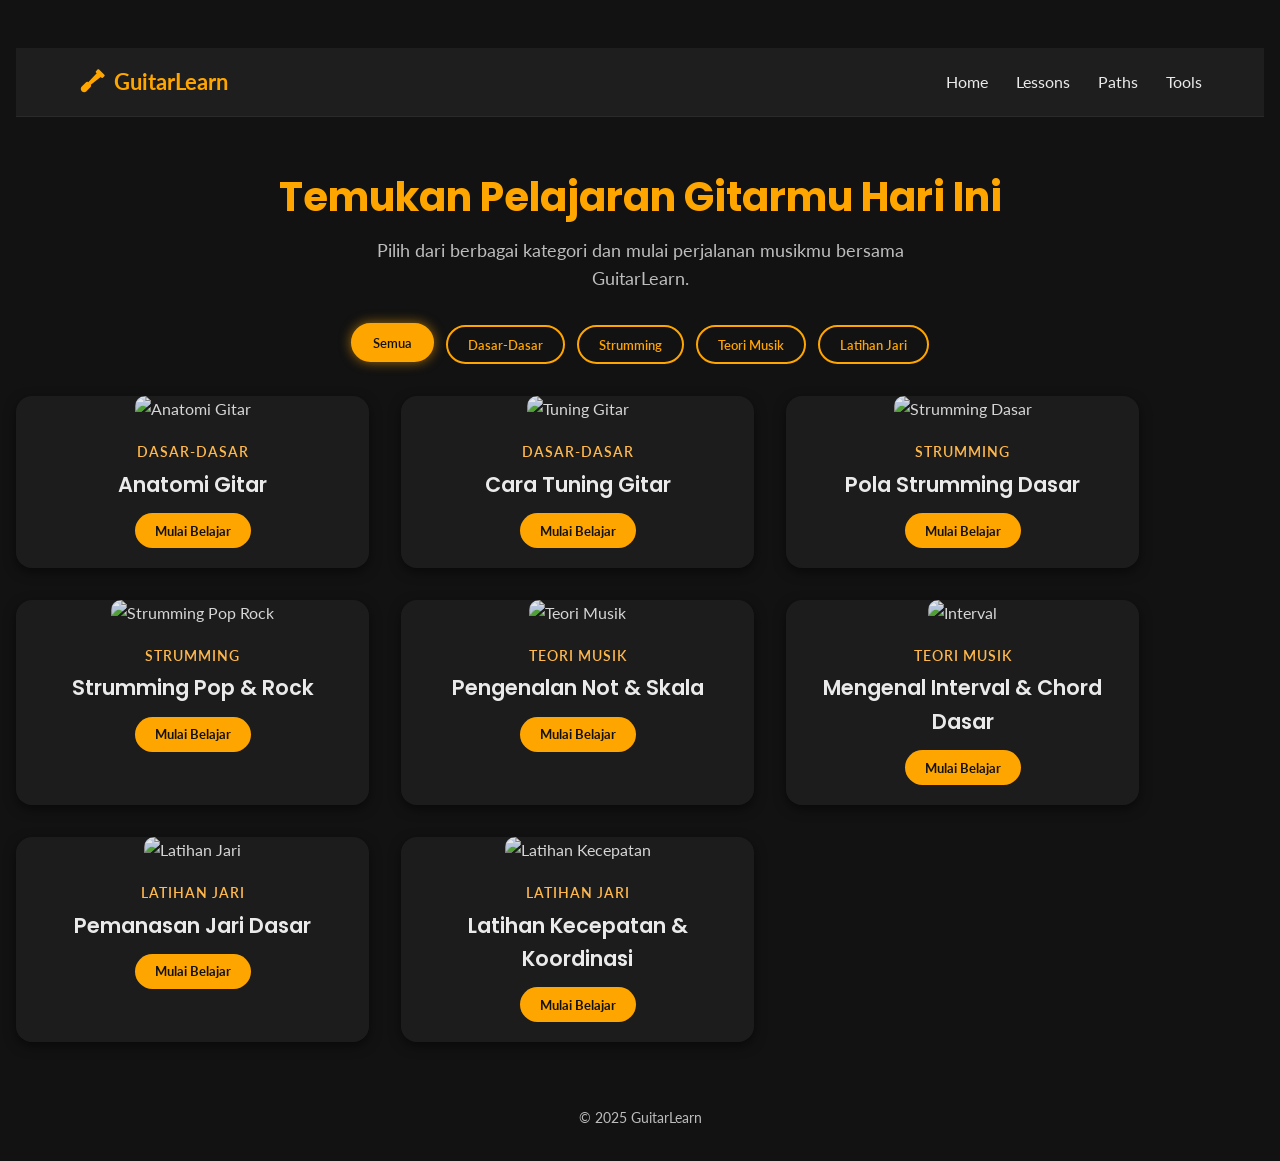
==== lesson.html @ 9ac2fd0e "Update lesson.html" ====
<!DOCTYPE html>
<html lang="id">
<head>
  <meta charset="UTF-8" />
  <meta name="viewport" content="width=device-width, initial-scale=1.0" />
  <title>GuitarLearn | Lessons</title>
  <link href="https://fonts.googleapis.com/css2?family=Poppins:wght@600;700&family=Lato:wght@400;500&display=swap" rel="stylesheet">
  <link rel="stylesheet" href="styles.css">
  <style>
    /* ---------- GLOBAL STYLE ---------- */
    :root {
      --bg-dark: #121212;
      --card-dark: #1e1e1e;
      --accent: #ffa500;
      --accent-hover: #ffb84c;
      --text-main: #f5f5f5;
      --text-secondary: #bdbdbd;
    }

    * {
      margin: 0;
      padding: 0;
      box-sizing: border-box;
      font-family: 'Lato', sans-serif;
      scroll-behavior: smooth;
    }

    h1, h2 {
      font-family: 'Poppins', sans-serif;
    }

    /* ---------- HEADER ---------- */
    header {
      text-align: center;
      margin: 3rem 1rem 2rem;
      animation: fadeSlideUp 1s ease;
    }

    header h1 {
      font-size: 2.5rem;
      color: var(--accent);
      margin-bottom: 0.5rem;
    }

    header p {
      font-size: 1.1rem;
      color: var(--text-secondary);
      max-width: 600px;
      margin: 0 auto;
    }

    /* ---------- FILTER BUTTONS ---------- */
    .filter-buttons {
      display: flex;
      flex-wrap: wrap;
      justify-content: center;
      gap: 0.75rem;
      margin: 2rem 0;
    }

    .filter-buttons button {
      background: transparent;
      border: 2px solid var(--accent);
      color: var(--accent);
      padding: 0.6rem 1.25rem;
      border-radius: 25px;
      cursor: pointer;
      font-weight: 600;
      transition: all 0.3s ease;
    }

    .filter-buttons button.active,
    .filter-buttons button:hover {
      background: var(--accent);
      color: #121212;
      box-shadow: 0 0 12px rgba(255, 165, 0, 0.6);
      transform: translateY(-2px);
    }

    /* ---------- LESSON GRID ---------- */
    .lessons-grid {
      display: grid;
      grid-template-columns: repeat(auto-fit, minmax(300px, 1fr));
      gap: 2rem;
      width: 90%;
      max-width: 1200px;
      margin-bottom: 4rem;
    }

    .lesson-card {
      background: rgba(30, 30, 30, 0.9);
      border-radius: 16px;
      overflow: hidden;
      position: relative;
      box-shadow: 0 4px 12px rgba(0,0,0,0.5);
      transform: translateY(30px);
      opacity: 0;
      transition: all 0.6s ease;
      backdrop-filter: blur(8px);
    }

    .lesson-card.visible {
      opacity: 1;
      transform: translateY(0);
    }

    .lesson-card:hover {
      transform: translateY(-6px);
      box-shadow: 0 10px 25px rgba(255,165,0,0.25);
    }

    .lesson-card img {
      width: 100%;
      height: 200px;
      object-fit: cover;
      opacity: 0.9;
    }

    .lesson-content {
      padding: 1.25rem;
    }

    .lesson-category {
      font-size: 0.85rem;
      color: var(--accent-hover);
      font-weight: 600;
      margin-bottom: 0.25rem;
      text-transform: uppercase;
      letter-spacing: 1px;
    }

    .lesson-title {
      font-family: 'Poppins', sans-serif;
      font-size: 1.3rem;
      font-weight: 600;
      margin-bottom: 0.75rem;
    }

    .lesson-btn {
      background: var(--accent);
      border: none;
      color: #121212;
      font-weight: 700;
      border-radius: 25px;
      padding: 0.6rem 1.25rem;
      cursor: pointer;
      transition: all 0.3s ease;
      overflow: hidden;
      position: relative;
    }

    .lesson-btn:hover {
      background: var(--accent-hover);
      box-shadow: 0 0 12px rgba(255, 165, 0, 0.5);
      transform: scale(1.05);
    }

    /* ---------- FOOTER ---------- */
    footer {
      margin: 2rem 0;
      color: var(--text-secondary);
      font-size: 0.9rem;
    }

    /* ---------- ANIMATIONS ---------- */
    @keyframes fadeSlideUp {
      from { opacity: 0; transform: translateY(30px); }
      to { opacity: 1; transform: translateY(0); }
    }
  </style>
</head>
<body>
<header class="navbar">
    <div class="container nav-inner">
      <div class="logo">
        <svg class="guitar-icon" xmlns="http://www.w3.org/2000/svg" viewBox="0 0 64 64">
          <path fill="#FFA500" d="M48.2 3.7c-.5-.5-1.2-.7-1.8-.7s-1.3.2-1.8.7l-3.6 3.6c-.8.8-.8 2.1 0 2.9l1.8 1.8L23.3 32.3c-1.7-1-3.9-.8-5.4.6l-9.3 9.3c-3 3-3 7.8 0 10.8s7.8 3 10.8 0l9.3-9.3c1.4-1.4 1.7-3.6.6-5.4L52 20.7l1.8 1.8c.8.8 2.1.8 2.9 0l3.6-3.6c1-1 1-2.6 0-3.6L48.2 3.7z"/>
        </svg>
        <span>GuitarLearn</span>
      </div>
      <nav class="nav-links">
        <a href="index.html">Home</a>
        <a href="lessons.html">Lessons</a>
        <a href="lesson">Paths</a>
        <a href="#">Tools</a>
      </nav>
    </div>
  </header>
  <header>
    <h1>Temukan Pelajaran Gitarmu Hari Ini</h1>
    <p>Pilih dari berbagai kategori dan mulai perjalanan musikmu bersama GuitarLearn.</p>
  </c>

  <div class="filter-buttons">
    <button class="active" data-filter="all">Semua</button>
    <button data-filter="dasar">Dasar-Dasar</button>
    <button data-filter="strumming">Strumming</button>
    <button data-filter="teori">Teori Musik</button>
    <button data-filter="latihan">Latihan Jari</button>
  </div>

  <section class="lessons-grid">
    <!-- DASAR-DASAR -->
    <div class="lesson-card" data-category="dasar">
      <img src="https://images.unsplash.com/photo-1511376777868-611b54f68947?auto=format&fit=crop&w=900&q=60" alt="Anatomi Gitar">
      <div class="lesson-content">
        <div class="lesson-category">Dasar-Dasar</div>
        <div class="lesson-title">Anatomi Gitar</div>
        <button class="lesson-btn">Mulai Belajar</button>
      </div>
    </div>

    <div class="lesson-card" data-category="dasar">
      <img src="https://boldmusiclessons.com/wp-content/uploads/2022/05/person-tuning-guitar.jpg" alt="Tuning Gitar">
      <div class="lesson-content">
        <div class="lesson-category">Dasar-Dasar</div>
        <div class="lesson-title">Cara Tuning Gitar</div>
        <button class="lesson-btn">Mulai Belajar</button>
      </div>
    </div>

    <!-- STRUMMING -->
    <div class="lesson-card" data-category="strumming">
      <img src="https://image-tc.galaxy.tf/wijpeg-csgmjq3mmch78y86fmqn90xdu/falkensteiner-hotel-adriana-gitare.jpg" alt="Strumming Dasar">
      <div class="lesson-content">
        <div class="lesson-category">Strumming</div>
        <div class="lesson-title">Pola Strumming Dasar</div>
        <button class="lesson-btn">Mulai Belajar</button>
      </div>
    </div>

    <div class="lesson-card" data-category="strumming">
      <img src="https://schoolofrock.imgix.net/img/news-article-hero@2x/sorallstars22-8609-1670975805.jpg?auto=format&w=750" alt="Strumming Pop Rock">
      <div class="lesson-content">
        <div class="lesson-category">Strumming</div>
        <div class="lesson-title">Strumming Pop & Rock</div>
        <button class="lesson-btn">Mulai Belajar</button>
      </div>
    </div>

    <!-- TEORI -->
    <div class="lesson-card" data-category="teori">
      <img src="https://serupa.id/wp-content/uploads/2021/07/tangga-nada-mayor-dan-tangga-nada-minor.jpg" alt="Teori Musik">
      <div class="lesson-content">
        <div class="lesson-category">Teori Musik</div>
        <div class="lesson-title">Pengenalan Not & Skala</div>
        <button class="lesson-btn">Mulai Belajar</button>
      </div>
    </div>

    <div class="lesson-card" data-category="teori">
      <img src="https://blogger.googleusercontent.com/img/b/R29vZ2xl/AVvXsEjgTNvZBMN7aKyNc5I45GeJ30k4YN3LVKbM4qShZ_nk-yQIr2xZY9szr94lTW0iWGPCkS2SJFvjGMVlyrt_70RAXI6X3aaaFbRn3W964MnY0_Yhz5bi76NhPIkrhXp1ig3FZRhS-Ug5EaDv/s1600/Slide1.JPG" alt="Interval">
      <div class="lesson-content">
        <div class="lesson-category">Teori Musik</div>
        <div class="lesson-title">Mengenal Interval & Chord Dasar</div>
        <button class="lesson-btn">Mulai Belajar</button>
      </div>
    </div>

    <!-- LATIHAN JARI -->
    <div class="lesson-card" data-category="latihan">
      <img src="https://musisi.org/wp-content/uploads/2015/02/senam-jari-untuk-latihan-gitar.jpg" alt="Latihan Jari">
      <div class="lesson-content">
        <div class="lesson-category">Latihan Jari</div>
        <div class="lesson-title">Pemanasan Jari Dasar</div>
        <button class="lesson-btn">Mulai Belajar</button>
      </div>
    </div>

    <div class="lesson-card" data-category="latihan">
      <img src="https://msi-school.com/msi-content/uploads/2025/03/Apa-Itu-Guitar-Arpeggio.webp" alt="Latihan Kecepatan">
      <div class="lesson-content">
        <div class="lesson-category">Latihan Jari</div>
        <div class="lesson-title">Latihan Kecepatan & Koordinasi</div>
        <button class="lesson-btn">Mulai Belajar</button>
      </div>
    </div>
  </section>

  <footer>© 2025 GuitarLearn</footer>

  <script>
    // Intersection Observer untuk animasi muncul
    const cards = document.querySelectorAll('.lesson-card');
    const observer = new IntersectionObserver(entries => {
      entries.forEach(entry => {
        if (entry.isIntersecting) {
          entry.target.classList.add('visible');
        }
      });
    }, { threshold: 0.2 });
    cards.forEach(card => observer.observe(card));

    // Filter kategori
    const buttons = document.querySelectorAll('.filter-buttons button');
    buttons.forEach(btn => {
      btn.addEventListener('click', () => {
        buttons.forEach(b => b.classList.remove('active'));
        btn.classList.add('active');
        const filter = btn.dataset.filter;
        cards.forEach(card => {
          if (filter === 'all' || card.dataset.category === filter) {
            card.style.display = 'block';
          } else {
            card.style.display = 'none';
          }
        });
      });
    });
  </script>
</body>
</html>
---- styles.css ----
/* ========== ROOT VARIABLES ========== */
:root {
  --bg: #121212;
  --surface: #1E1E1E;
  --text: #EAEAEA;
  --accent: #FFA500;
  --font-heading: "Poppins", sans-serif;
  --font-body: "Lato", sans-serif;
  --transition: all 0.3s ease;
}

/* ========== RESET & GLOBAL ========== */
* {
  margin: 0;
  padding: 0;
  box-sizing: border-box;
}

body {
  background-color: var(--bg);
  color: var(--text);
  font-family: var(--font-body);
  line-height: 1.6;
}

img {
  max-width: 100%;
  border-radius: 10px;
}

.container {
  width: 90%;
  max-width: 1200px;
  margin: auto;
}

/* ========== NAVBAR ========== */
.navbar {
  background-color: var(--surface);
  padding: 1rem 0;
  border-bottom: 1px solid #2a2a2a;
}

.nav-inner {
  display: flex;
  justify-content: space-between;
  align-items: center;
}

.logo {
  display: flex;
  align-items: center;
  gap: 0.5rem;
  font-family: var(--font-heading);
  font-weight: 700;
  font-size: 1.4rem;
  color: var(--accent);
}

.guitar-icon {
  width: 28px;
  height: 28px;
  animation: wave 2.5s ease-in-out infinite;
  transform-origin: center;
}

@keyframes wave {
  0%, 100% { transform: translateY(0); }
  50% { transform: translateY(-5px); }
}

.nav-links a {
  color: var(--text);
  text-decoration: none;
  margin-left: 1.5rem;
  transition: var(--transition);
}

.nav-links a:hover {
  color: var(--accent);
}

/* ========== HERO SECTION ========== */
.hero {
  padding: 5rem 0;
  display: flex;
  justify-content: center;
  align-items: center;
}

.hero-content {
  display: flex;
  flex-wrap: wrap;
  align-items: center;
  gap: 2rem;
}

.hero-text {
  flex: 1;
}

.hero-text h1 {
  font-family: var(--font-heading);
  font-size: 2.5rem;
  margin-bottom: 1rem;
}

.hero-text p {
  font-size: 1.1rem;
  color: #bbb;
  margin-bottom: 2rem;
}

.btn-primary {
  background-color: var(--accent);
  color: var(--bg);
  padding: 0.9rem 1.8rem;
  border-radius: 8px;
  font-weight: 700;
  text-decoration: none;
  transition: var(--transition);
}

.btn-primary:hover {
  background-color: #ffb733;
  box-shadow: 0 0 12px var(--accent);
}

.hero-image {
  flex: 1;
  text-align: center;
}

/* ========== FEATURES ========== */
.features {
  background-color: var(--surface);
  padding: 4rem 0;
  text-align: center;
}

.features h2 {
  font-family: var(--font-heading);
  margin-bottom: 2rem;
}

.grid-3 {
  display: grid;
  grid-template-columns: repeat(auto-fit, minmax(250px, 1fr));
  gap: 2rem;
}

.feature-card {
  background: #181818;
  padding: 2rem;
  border-radius: 12px;
  transition: var(--transition);
}

.feature-card:hover {
  transform: translateY(-5px);
  box-shadow: 0 0 12px rgba(255, 165, 0, 0.2);
}

.feature-card .icon {
  font-size: 2rem;
  display: block;
  margin-bottom: 1rem;
  color: var(--accent);
}

/* ========== LEARNING PATHS ========== */
.learning-paths {
  padding: 5rem 0;
  text-align: center;
}

.path-card {
  background-color: var(--surface);
  border-radius: 12px;
  overflow: hidden;
  transition: var(--transition);
}

.path-card:hover {
  transform: scale(1.02);
  box-shadow: 0 0 15px rgba(255, 165, 0, 0.2);
}

.card-body {
  padding: 1rem 1.5rem 2rem;
}

/* ========== TOOLS SECTION ========== */
.tools {
  background-color: var(--surface);
  padding: 4rem 0;
  text-align: center;
}

.tool-card {
  background-color: #181818;
  padding: 2.5rem 1.5rem;
  border-radius: 10px;
  transition: var(--transition);
  font-weight: 600;
}

.tool-card:hover {
  box-shadow: 0 0 20px rgba(255, 165, 0, 0.25);
  transform: translateY(-5px);
}

/* ========== FOOTER ========== */
.footer {
  background-color: #181818;
  padding: 1.5rem 0;
  text-align: center;
  color: #aaa;
  font-size: 0.9rem;
  border-top: 1px solid #2a2a2a;
}

/* ========== RESPONSIVE ========== */
@media (max-width: 768px) {
  .hero-content {
    flex-direction: column;
    text-align: center;
  }

  .nav-links {
    display: none;
  }
}
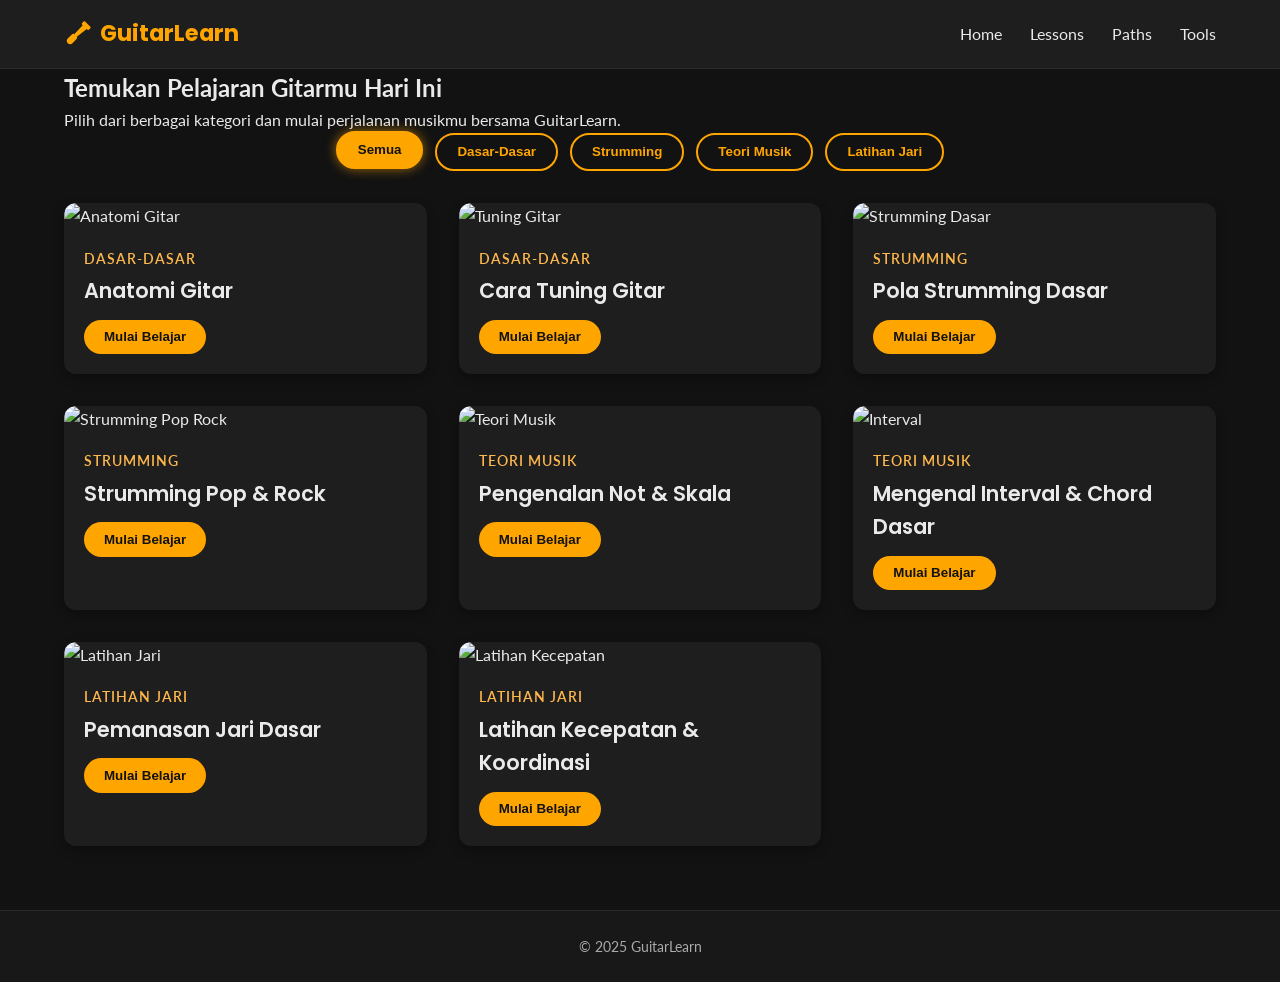
==== commit 6e9b2ae7: "Update lesson.html" ====
--- a/lesson.html
+++ b/lesson.html
@@ -7,42 +7,27 @@
   <link href="https://fonts.googleapis.com/css2?family=Poppins:wght@600;700&family=Lato:wght@400;500&display=swap" rel="stylesheet">
   <link rel="stylesheet" href="styles.css">
   <style>
-    /* ---------- GLOBAL STYLE ---------- */
+    /* CSS yang spesifik untuk halaman ini saja */
     :root {
-      --bg-dark: #121212;
-      --card-dark: #1e1e1e;
-      --accent: #ffa500;
       --accent-hover: #ffb84c;
-      --text-main: #f5f5f5;
       --text-secondary: #bdbdbd;
     }
 
-    * {
-      margin: 0;
-      padding: 0;
-      box-sizing: border-box;
-      font-family: 'Lato', sans-serif;
-      scroll-behavior: smooth;
-    }
-
-    h1, h2 {
-      font-family: 'Poppins', sans-serif;
-    }
-
-    /* ---------- HEADER ---------- */
-    header {
+    /* Menghapus style 'body' dari sini agar tidak menimpa styles.css */
+
+    .header {
       text-align: center;
-      margin: 3rem 1rem 2rem;
+      margin: 4rem 1rem 2rem;
       animation: fadeSlideUp 1s ease;
     }
 
-    header h1 {
+    .header h1 {
       font-size: 2.5rem;
       color: var(--accent);
       margin-bottom: 0.5rem;
     }
 
-    header p {
+    .header p {
       font-size: 1.1rem;
       color: var(--text-secondary);
       max-width: 600px;
@@ -55,7 +40,7 @@
       flex-wrap: wrap;
       justify-content: center;
       gap: 0.75rem;
-      margin: 2rem 0;
+      margin-bottom: 2rem;
     }
 
     .filter-buttons button {
@@ -82,21 +67,17 @@
       display: grid;
       grid-template-columns: repeat(auto-fit, minmax(300px, 1fr));
       gap: 2rem;
-      width: 90%;
-      max-width: 1200px;
-      margin-bottom: 4rem;
+      padding-bottom: 4rem;
     }
 
     .lesson-card {
-      background: rgba(30, 30, 30, 0.9);
-      border-radius: 16px;
+      background: var(--surface);
+      border-radius: 12px;
       overflow: hidden;
-      position: relative;
-      box-shadow: 0 4px 12px rgba(0,0,0,0.5);
+      box-shadow: 0 4px 12px rgba(0,0,0,0.3);
+      transition: all 0.4s ease;
       transform: translateY(30px);
       opacity: 0;
-      transition: all 0.6s ease;
-      backdrop-filter: blur(8px);
     }
 
     .lesson-card.visible {
@@ -106,14 +87,13 @@
 
     .lesson-card:hover {
       transform: translateY(-6px);
-      box-shadow: 0 10px 25px rgba(255,165,0,0.25);
+      box-shadow: 0 10px 25px rgba(255,165,0,0.2);
     }
 
     .lesson-card img {
       width: 100%;
       height: 200px;
       object-fit: cover;
-      opacity: 0.9;
     }
 
     .lesson-content {
@@ -145,21 +125,11 @@
       padding: 0.6rem 1.25rem;
       cursor: pointer;
       transition: all 0.3s ease;
-      overflow: hidden;
-      position: relative;
     }
 
     .lesson-btn:hover {
       background: var(--accent-hover);
-      box-shadow: 0 0 12px rgba(255, 165, 0, 0.5);
       transform: scale(1.05);
-    }
-
-    /* ---------- FOOTER ---------- */
-    footer {
-      margin: 2rem 0;
-      color: var(--text-secondary);
-      font-size: 0.9rem;
     }
 
     /* ---------- ANIMATIONS ---------- */
@@ -170,7 +140,8 @@
   </style>
 </head>
 <body>
-<header class="navbar">
+
+  <header class="navbar">
     <div class="container nav-inner">
       <div class="logo">
         <svg class="guitar-icon" xmlns="http://www.w3.org/2000/svg" viewBox="0 0 64 64">
@@ -179,105 +150,106 @@
         <span>GuitarLearn</span>
       </div>
       <nav class="nav-links">
-        <a href="index.html">Home</a>
-        <a href="lessons.html">Lessons</a>
-        <a href="lesson">Paths</a>
+        <a href="index.html">Home</a> <a href="lessons.html">Lessons</a> <a href="#">Paths</a>
         <a href="#">Tools</a>
       </nav>
     </div>
   </header>
-  <header>
+  
+  <section class="page-header container">
     <h1>Temukan Pelajaran Gitarmu Hari Ini</h1>
     <p>Pilih dari berbagai kategori dan mulai perjalanan musikmu bersama GuitarLearn.</p>
-  </c>
-
-  <div class="filter-buttons">
-    <button class="active" data-filter="all">Semua</button>
-    <button data-filter="dasar">Dasar-Dasar</button>
-    <button data-filter="strumming">Strumming</button>
-    <button data-filter="teori">Teori Musik</button>
-    <button data-filter="latihan">Latihan Jari</button>
-  </div>
-
-  <section class="lessons-grid">
-    <!-- DASAR-DASAR -->
-    <div class="lesson-card" data-category="dasar">
-      <img src="https://images.unsplash.com/photo-1511376777868-611b54f68947?auto=format&fit=crop&w=900&q=60" alt="Anatomi Gitar">
-      <div class="lesson-content">
-        <div class="lesson-category">Dasar-Dasar</div>
-        <div class="lesson-title">Anatomi Gitar</div>
-        <button class="lesson-btn">Mulai Belajar</button>
-      </div>
-    </div>
-
-    <div class="lesson-card" data-category="dasar">
-      <img src="https://boldmusiclessons.com/wp-content/uploads/2022/05/person-tuning-guitar.jpg" alt="Tuning Gitar">
-      <div class="lesson-content">
-        <div class="lesson-category">Dasar-Dasar</div>
-        <div class="lesson-title">Cara Tuning Gitar</div>
-        <button class="lesson-btn">Mulai Belajar</button>
-      </div>
-    </div>
-
-    <!-- STRUMMING -->
-    <div class="lesson-card" data-category="strumming">
-      <img src="https://image-tc.galaxy.tf/wijpeg-csgmjq3mmch78y86fmqn90xdu/falkensteiner-hotel-adriana-gitare.jpg" alt="Strumming Dasar">
-      <div class="lesson-content">
-        <div class="lesson-category">Strumming</div>
-        <div class="lesson-title">Pola Strumming Dasar</div>
-        <button class="lesson-btn">Mulai Belajar</button>
-      </div>
-    </div>
-
-    <div class="lesson-card" data-category="strumming">
-      <img src="https://schoolofrock.imgix.net/img/news-article-hero@2x/sorallstars22-8609-1670975805.jpg?auto=format&w=750" alt="Strumming Pop Rock">
-      <div class="lesson-content">
-        <div class="lesson-category">Strumming</div>
-        <div class="lesson-title">Strumming Pop & Rock</div>
-        <button class="lesson-btn">Mulai Belajar</button>
-      </div>
-    </div>
-
-    <!-- TEORI -->
-    <div class="lesson-card" data-category="teori">
-      <img src="https://serupa.id/wp-content/uploads/2021/07/tangga-nada-mayor-dan-tangga-nada-minor.jpg" alt="Teori Musik">
-      <div class="lesson-content">
-        <div class="lesson-category">Teori Musik</div>
-        <div class="lesson-title">Pengenalan Not & Skala</div>
-        <button class="lesson-btn">Mulai Belajar</button>
-      </div>
-    </div>
-
-    <div class="lesson-card" data-category="teori">
-      <img src="https://blogger.googleusercontent.com/img/b/R29vZ2xl/AVvXsEjgTNvZBMN7aKyNc5I45GeJ30k4YN3LVKbM4qShZ_nk-yQIr2xZY9szr94lTW0iWGPCkS2SJFvjGMVlyrt_70RAXI6X3aaaFbRn3W964MnY0_Yhz5bi76NhPIkrhXp1ig3FZRhS-Ug5EaDv/s1600/Slide1.JPG" alt="Interval">
-      <div class="lesson-content">
-        <div class="lesson-category">Teori Musik</div>
-        <div class="lesson-title">Mengenal Interval & Chord Dasar</div>
-        <button class="lesson-btn">Mulai Belajar</button>
-      </div>
-    </div>
-
-    <!-- LATIHAN JARI -->
-    <div class="lesson-card" data-category="latihan">
-      <img src="https://musisi.org/wp-content/uploads/2015/02/senam-jari-untuk-latihan-gitar.jpg" alt="Latihan Jari">
-      <div class="lesson-content">
-        <div class="lesson-category">Latihan Jari</div>
-        <div class="lesson-title">Pemanasan Jari Dasar</div>
-        <button class="lesson-btn">Mulai Belajar</button>
-      </div>
-    </div>
-
-    <div class="lesson-card" data-category="latihan">
-      <img src="https://msi-school.com/msi-content/uploads/2025/03/Apa-Itu-Guitar-Arpeggio.webp" alt="Latihan Kecepatan">
-      <div class="lesson-content">
-        <div class="lesson-category">Latihan Jari</div>
-        <div class="lesson-title">Latihan Kecepatan & Koordinasi</div>
-        <button class="lesson-btn">Mulai Belajar</button>
-      </div>
-    </div>
   </section>
 
-  <footer>© 2025 GuitarLearn</footer>
+  <main class="container">
+    <div class="filter-buttons">
+      <button class="active" data-filter="all">Semua</button>
+      <button data-filter="dasar">Dasar-Dasar</button>
+      <button data-filter="strumming">Strumming</button>
+      <button data-filter="teori">Teori Musik</button>
+      <button data-filter="latihan">Latihan Jari</button>
+    </div>
+
+    <div class="lessons-grid">
+      <div class="lesson-card" data-category="dasar">
+        <img src="https://images.unsplash.com/photo-1511376777868-611b54f68947?auto=format&fit=crop&w=900&q=60" alt="Anatomi Gitar">
+        <div class="lesson-content">
+          <div class="lesson-category">Dasar-Dasar</div>
+          <div class="lesson-title">Anatomi Gitar</div>
+          <button class="lesson-btn">Mulai Belajar</button>
+        </div>
+      </div>
+
+      <div class="lesson-card" data-category="dasar">
+        <img src="https://boldmusiclessons.com/wp-content/uploads/2022/05/person-tuning-guitar.jpg" alt="Tuning Gitar">
+        <div class="lesson-content">
+          <div class="lesson-category">Dasar-Dasar</div>
+          <div class="lesson-title">Cara Tuning Gitar</div>
+          <button class="lesson-btn">Mulai Belajar</button>
+        </div>
+      </div>
+
+      <div class="lesson-card" data-category="strumming">
+        <img src="https://image-tc.galaxy.tf/wijpeg-csgmjq3mmch78y86fmqn90xdu/falkensteiner-hotel-adriana-gitare.jpg" alt="Strumming Dasar">
+        <div class="lesson-content">
+          <div class="lesson-category">Strumming</div>
+          <div class="lesson-title">Pola Strumming Dasar</div>
+          <button class="lesson-btn">Mulai Belajar</button>
+        </div>
+      </div>
+
+      <div class="lesson-card" data-category="strumming">
+        <img src="https://schoolofrock.imgix.net/img/news-article-hero@2x/sorallstars22-8609-1670975805.jpg?auto=format&w=750" alt="Strumming Pop Rock">
+        <div class="lesson-content">
+          <div class="lesson-category">Strumming</div>
+          <div class="lesson-title">Strumming Pop & Rock</div>
+          <button class="lesson-btn">Mulai Belajar</button>
+        </div>
+      </div>
+
+      <div class="lesson-card" data-category="teori">
+        <img src="https://serupa.id/wp-content/uploads/2021/07/tangga-nada-mayor-dan-tangga-nada-minor.jpg" alt="Teori Musik">
+        <div class="lesson-content">
+          <div class="lesson-category">Teori Musik</div>
+          <div class="lesson-title">Pengenalan Not & Skala</div>
+          <button class="lesson-btn">Mulai Belajar</button>
+        </div>
+      </div>
+
+      <div class="lesson-card" data-category="teori">
+        <img src="https://blogger.googleusercontent.com/img/b/R29vZ2xl/AVvXsEjgTNvZBMN7aKyNc5I45GeJ30k4YN3LVKbM4qShZ_nk-yQIr2xZY9szr94lTW0iWGPCkS2SJFvjGMVlyrt_70RAXI6X3aaaFbRn3W964MnY0_Yhz5bi76NhPIkrhXp1ig3FZRhS-Ug5EaDv/s1600/Slide1.JPG" alt="Interval">
+        <div class="lesson-content">
+          <div class="lesson-category">Teori Musik</div>
+          <div class="lesson-title">Mengenal Interval & Chord Dasar</div>
+          <button class="lesson-btn">Mulai Belajar</button>
+        </div>
+      </div>
+
+      <div class="lesson-card" data-category="latihan">
+        <img src="https://musisi.org/wp-content/uploads/2015/02/senam-jari-untuk-latihan-gitar.jpg" alt="Latihan Jari">
+        <div class="lesson-content">
+          <div class="lesson-category">Latihan Jari</div>
+          <div class="lesson-title">Pemanasan Jari Dasar</div>
+          <button class="lesson-btn">Mulai Belajar</button>
+        </div>
+      </div>
+
+      <div class="lesson-card" data-category="latihan">
+        <img src="https://msi-school.com/msi-content/uploads/2025/03/Apa-Itu-Guitar-Arpeggio.webp" alt="Latihan Kecepatan">
+        <div class="lesson-content">
+          <div class="lesson-category">Latihan Jari</div>
+          <div class="lesson-title">Latihan Kecepatan & Koordinasi</div>
+          <button class="lesson-btn">Mulai Belajar</button>
+        </div>
+      </div>
+    </div>
+  </main>
+  
+  <footer class="footer">
+    <div class="container">
+      <p>© 2025 GuitarLearn</p>
+    </div>
+  </footer>
 
   <script>
     // Intersection Observer untuk animasi muncul
@@ -288,7 +260,7 @@
           entry.target.classList.add('visible');
         }
       });
-    }, { threshold: 0.2 });
+    }, { threshold: 0.1 }); // Sedikit diubah agar animasi lebih cepat muncul
     cards.forEach(card => observer.observe(card));
 
     // Filter kategori
@@ -310,10 +282,3 @@
   </script>
 </body>
 </html>
-
-
-
-
-
-
-
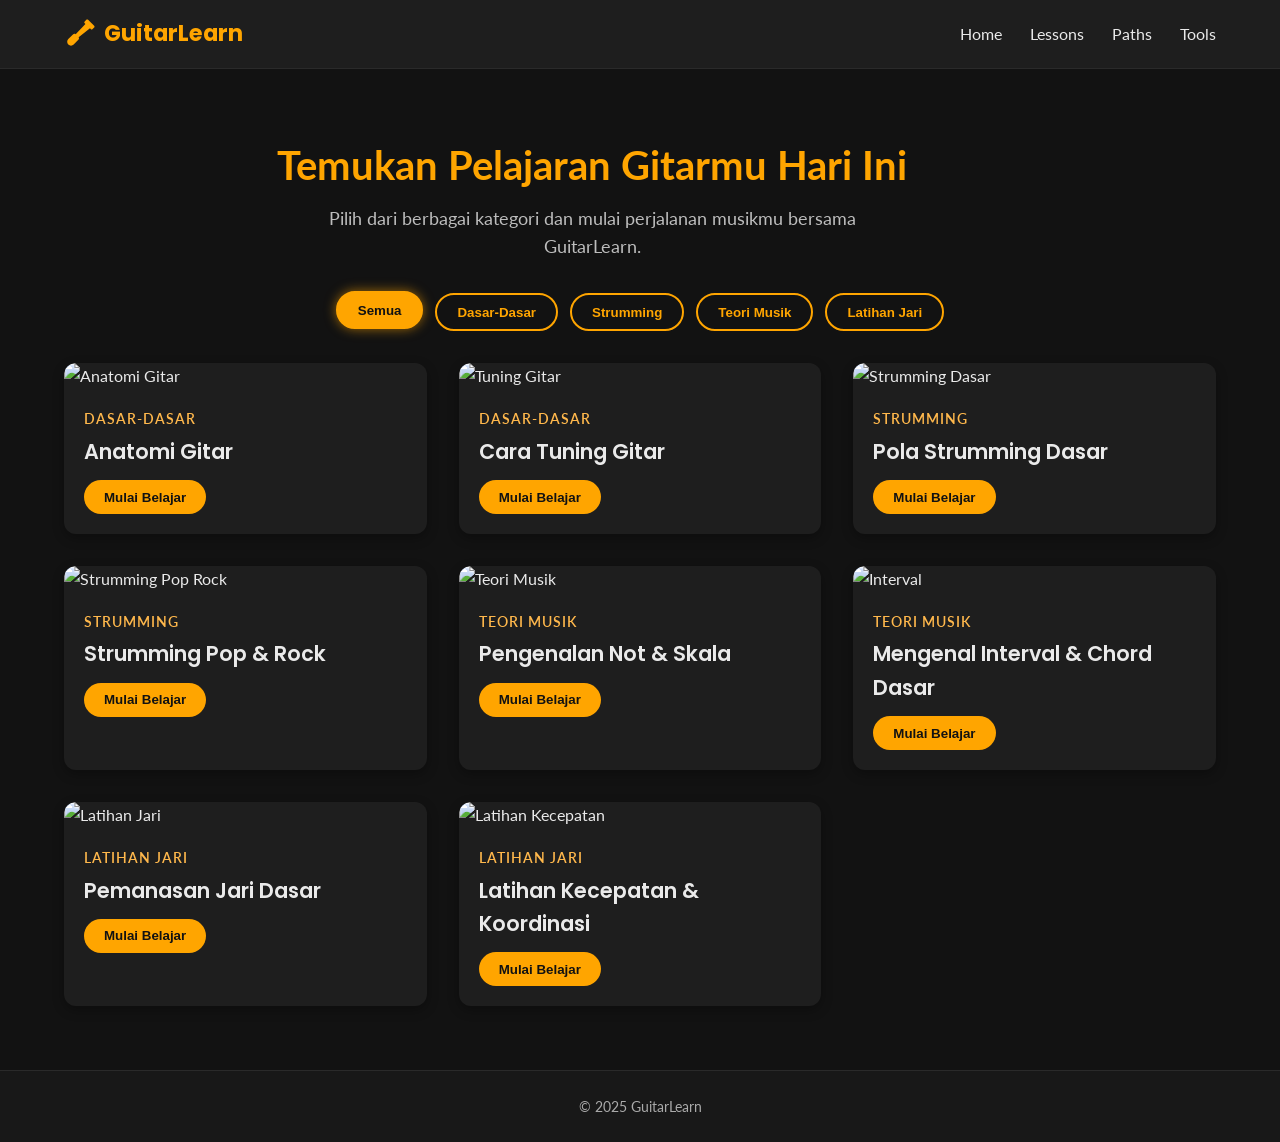
==== commit 3c59a730: "Update lesson.html" ====
--- a/lesson.html
+++ b/lesson.html
@@ -15,24 +15,25 @@
 
     /* Menghapus style 'body' dari sini agar tidak menimpa styles.css */
 
-    .header {
+    .page-header {
       text-align: center;
       margin: 4rem 1rem 2rem;
       animation: fadeSlideUp 1s ease;
     }
 
-    .header h1 {
+    .page-header h1 {
       font-size: 2.5rem;
       color: var(--accent);
       margin-bottom: 0.5rem;
     }
 
-    .header p {
+    .page-header p {
       font-size: 1.1rem;
       color: var(--text-secondary);
       max-width: 600px;
       margin: 0 auto;
     }
+
 
     /* ---------- FILTER BUTTONS ---------- */
     .filter-buttons {
@@ -282,3 +283,4 @@
   </script>
 </body>
 </html>
+
--- a/styles.css
+++ b/styles.css
@@ -57,6 +57,21 @@
   color: var(--accent);
 }
 
+.logo svg,
+.guitar-icon {
+  width: 32px;
+  height: 32px;
+  flex-shrink: 0;
+  animation: wave 2.5s ease-in-out infinite;
+  transform-origin: center;
+}
+
+/* Supaya logo tidak melar di layout fleksibel */
+.nav-inner {
+  flex-wrap: nowrap;
+  overflow: hidden;
+}
+
 .guitar-icon {
   width: 28px;
   height: 28px;
@@ -231,3 +246,4 @@
     display: none;
   }
 }
+
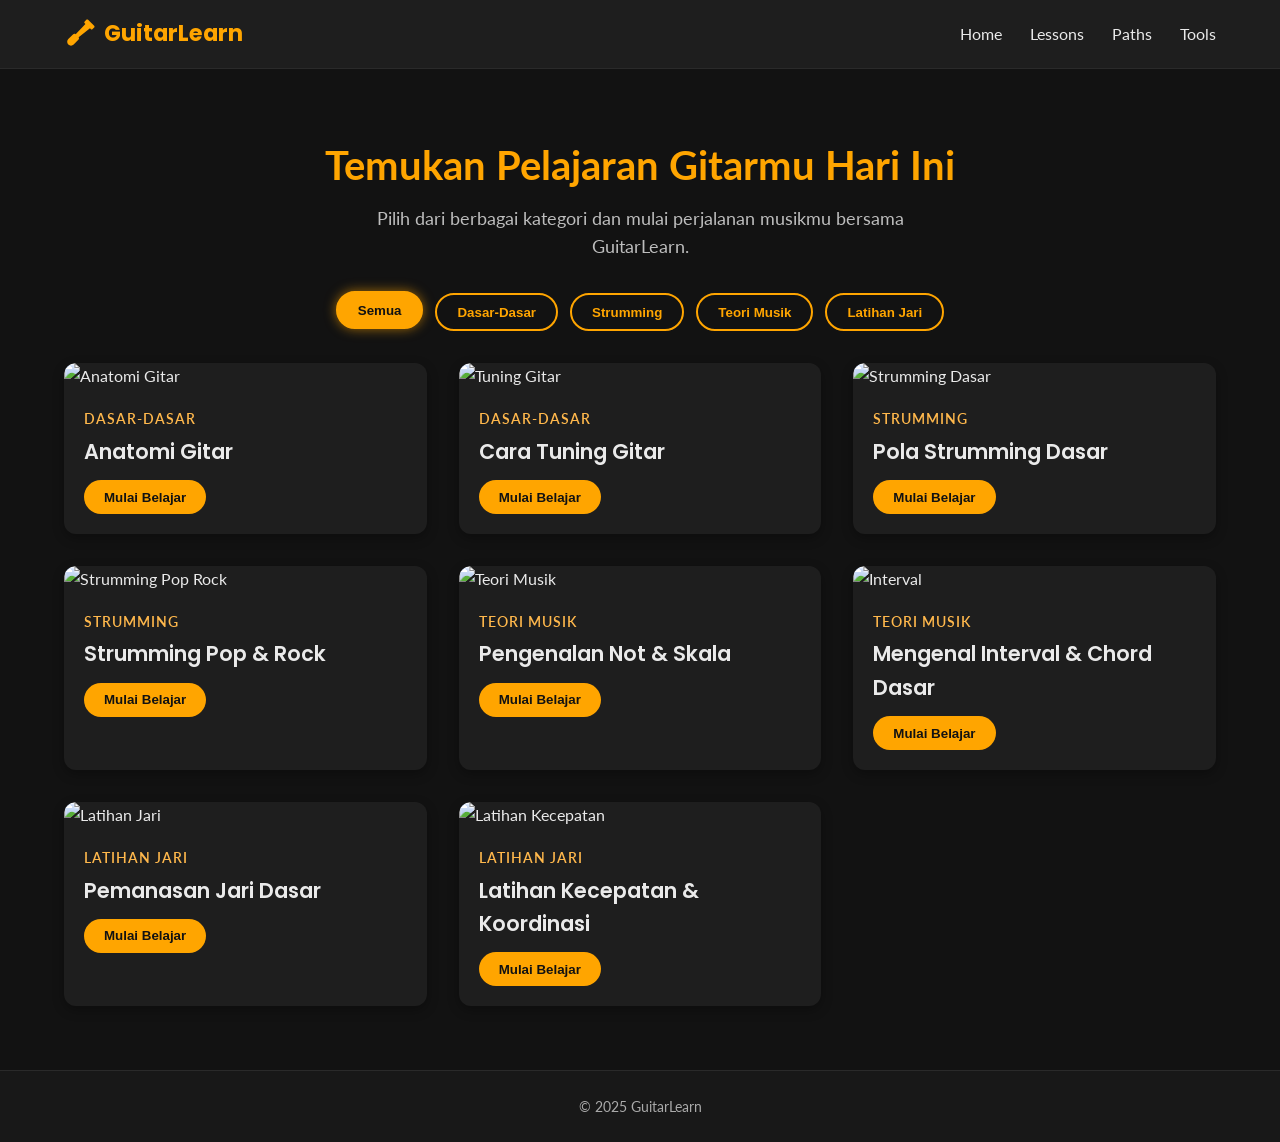
==== commit 1df98787: "Update lesson.html" ====
--- a/lesson.html
+++ b/lesson.html
@@ -157,12 +157,12 @@
     </div>
   </header>
   
-  <section class="page-header container">
-    <h1>Temukan Pelajaran Gitarmu Hari Ini</h1>
-    <p>Pilih dari berbagai kategori dan mulai perjalanan musikmu bersama GuitarLearn.</p>
-  </section>
 
   <main class="container">
+    <section class="page-header">
+      <h1>Temukan Pelajaran Gitarmu Hari Ini</h1>
+      <p>Pilih dari berbagai kategori dan mulai perjalanan musikmu bersama GuitarLearn.</p>
+    </section>
     <div class="filter-buttons">
       <button class="active" data-filter="all">Semua</button>
       <button data-filter="dasar">Dasar-Dasar</button>
@@ -284,3 +284,4 @@
 </body>
 </html>
 
+
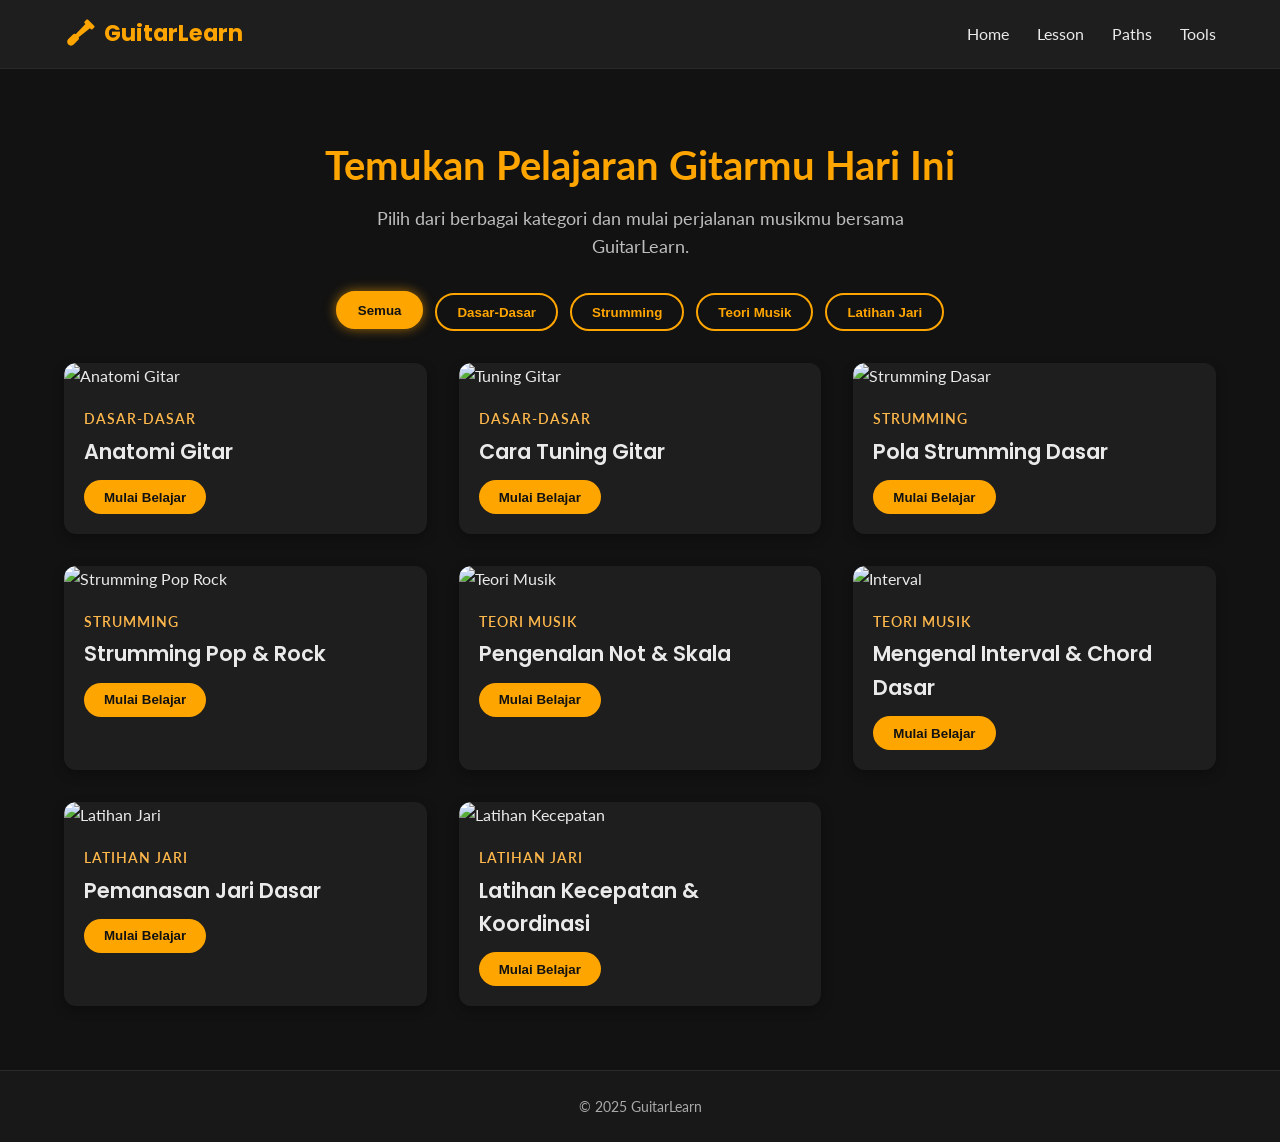
==== commit b1bf5045: "Update lesson.html" ====
--- a/lesson.html
+++ b/lesson.html
@@ -151,8 +151,10 @@
         <span>GuitarLearn</span>
       </div>
       <nav class="nav-links">
-        <a href="index.html">Home</a> <a href="lessons.html">Lessons</a> <a href="#">Paths</a>
-        <a href="#">Tools</a>
+        <a href="index.html">Home</a> 
+        <a href="lessons.html">Lesson</a> 
+        <a href="paths.html">Paths</a>
+        <a href="tools.html">Tools</a>
       </nav>
     </div>
   </header>
@@ -285,3 +287,6 @@
 </html>
 
 
+
+
+
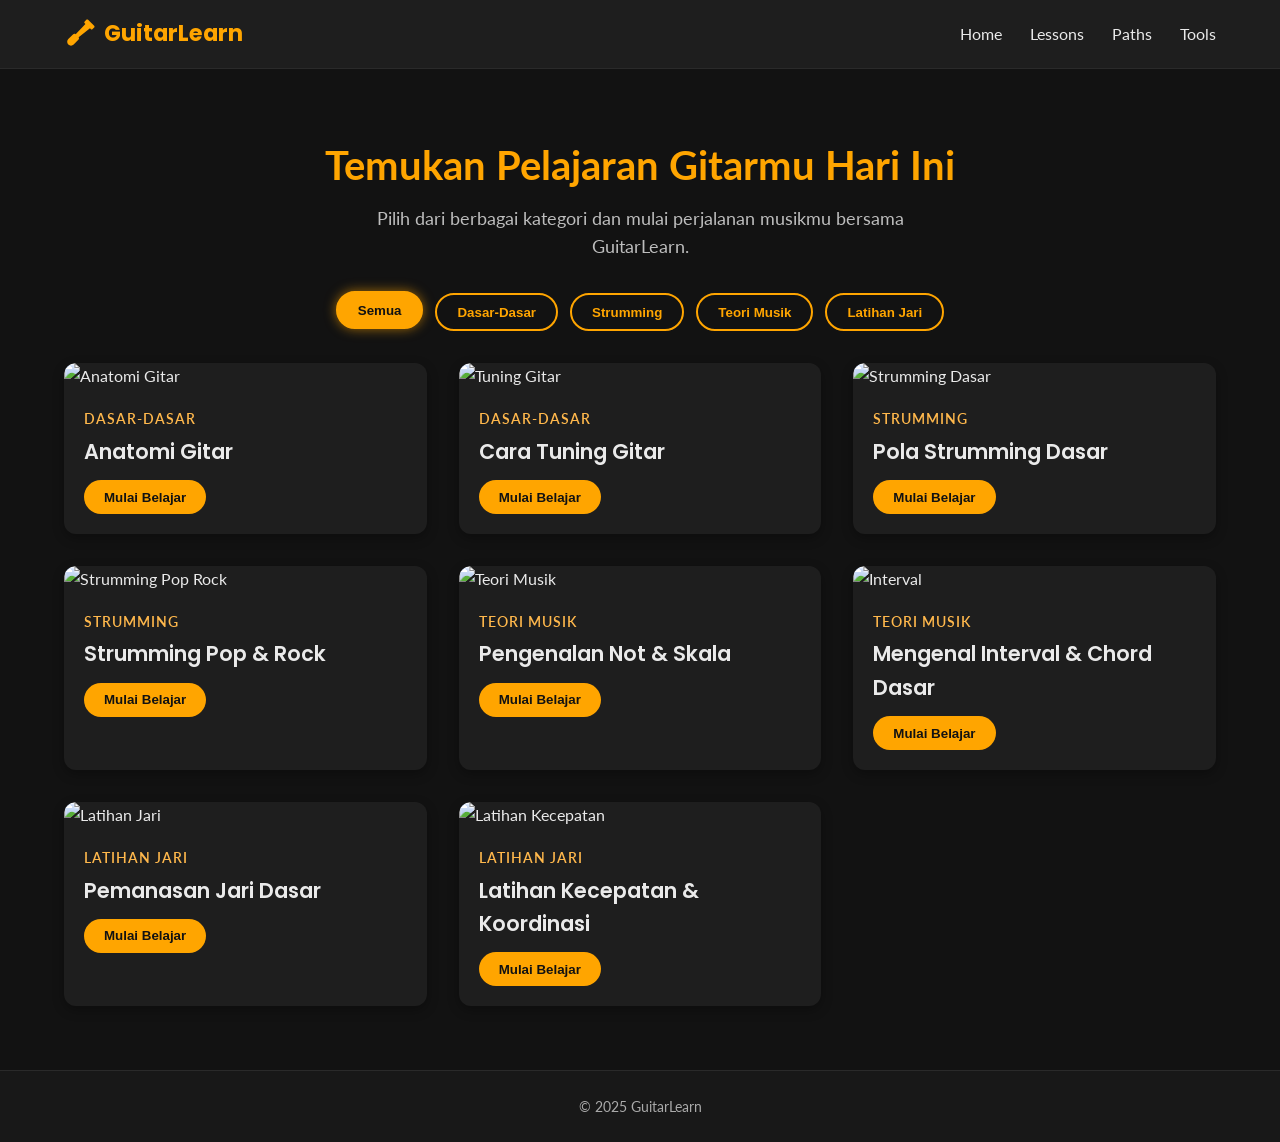
==== commit 778e0d24: "Update lesson.html" ====
--- a/lesson.html
+++ b/lesson.html
@@ -152,7 +152,7 @@
       </div>
       <nav class="nav-links">
         <a href="index.html">Home</a> 
-        <a href="lessons.html">Lesson</a> 
+        <a href="lesson.html">Lessons</a> 
         <a href="paths.html">Paths</a>
         <a href="tools.html">Tools</a>
       </nav>
@@ -290,3 +290,4 @@
 
 
 
+
